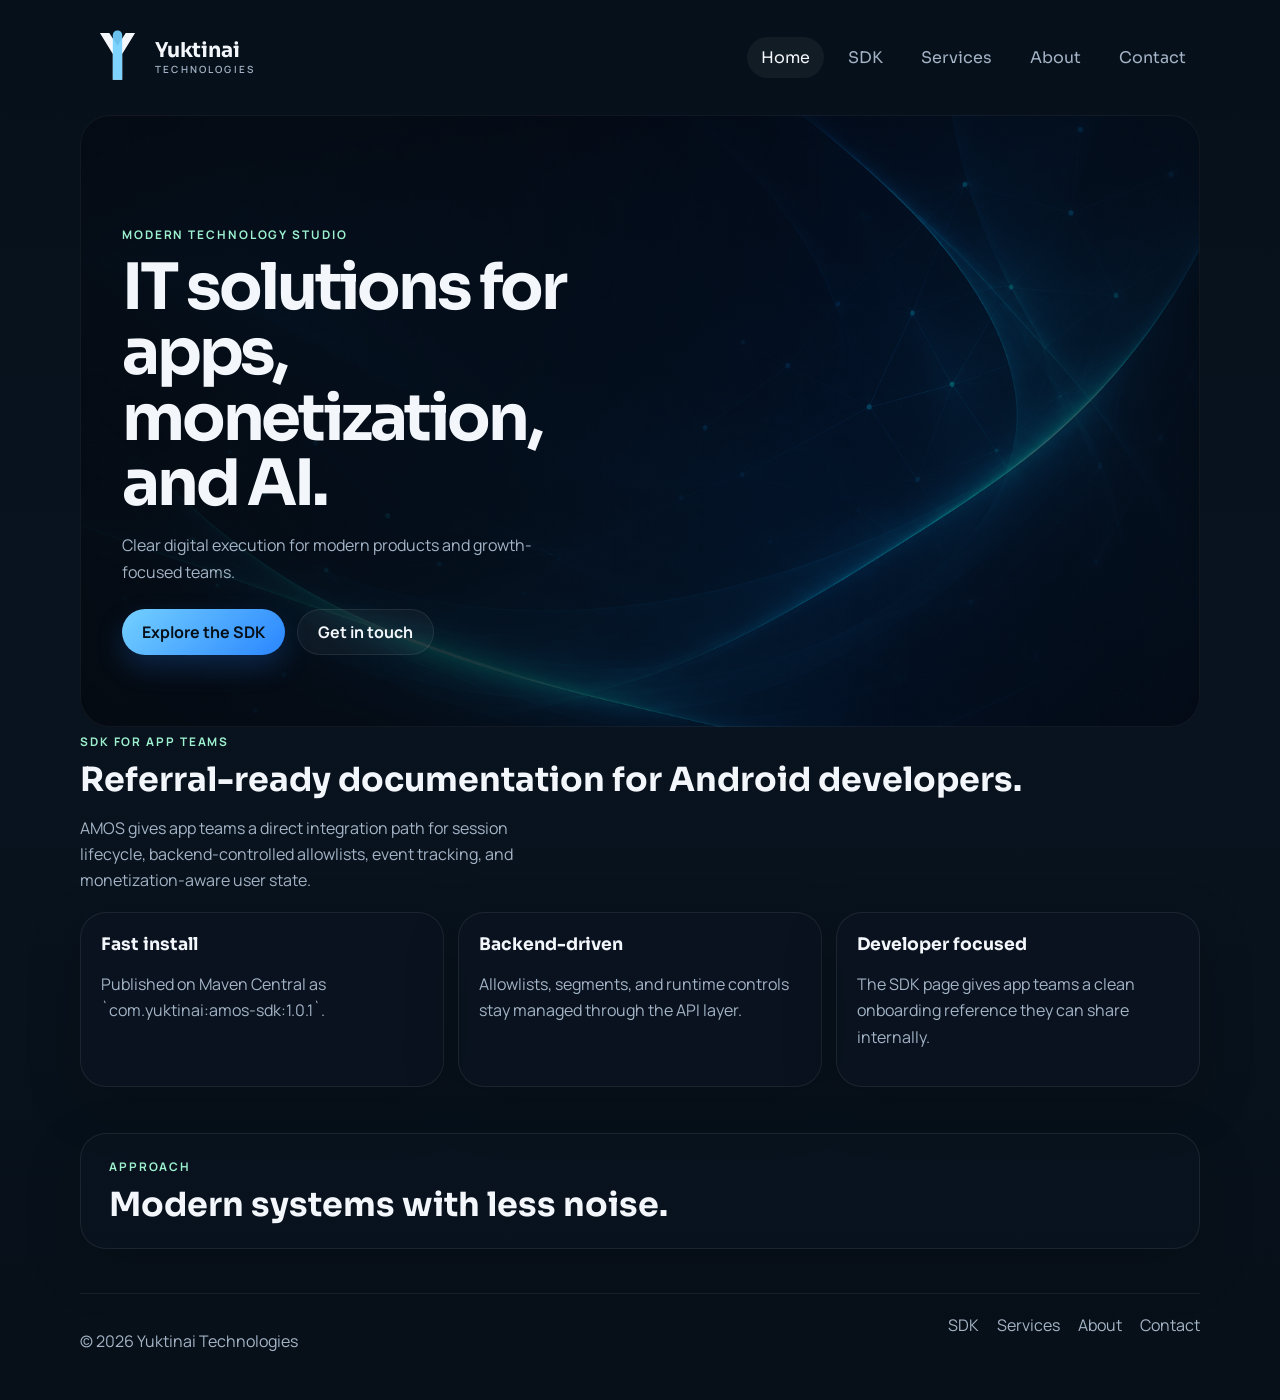
==== index.html @ 67782ed2 "SDK release page updates" ====
<!DOCTYPE html>
<html lang="en">
  <head>
    <meta charset="UTF-8" />
    <meta name="viewport" content="width=device-width, initial-scale=1.0" />
    <title>Yuktinai Technologies</title>
    <meta
      name="description"
      content="Yuktinai Technologies builds modern IT products across apps, monetization, and AI."
    />
    <link rel="preconnect" href="https://fonts.googleapis.com" />
    <link rel="preconnect" href="https://fonts.gstatic.com" crossorigin />
    <link
      href="https://fonts.googleapis.com/css2?family=Manrope:wght@400;500;600;700;800&family=Sora:wght@500;600;700&display=swap"
      rel="stylesheet"
    />
    <link rel="icon" type="image/svg+xml" href="assets/images/logo-mark.svg" />
    <link rel="stylesheet" href="assets/css/styles.css" />
  </head>
  <body>
    <div class="page-noise"></div>
    <div class="site-shell">
      <header class="site-header">
        <a class="brand" href="index.html" aria-label="Yuktinai Technologies home">
          <img src="assets/images/logo-mark.svg" alt="" width="46" height="46" />
          <span>
            <strong>Yuktinai</strong>
            <small>Technologies</small>
          </span>
        </a>
        <button class="nav-toggle" type="button" aria-expanded="false" aria-controls="site-nav">
          Menu
        </button>
        <nav id="site-nav" class="site-nav">
          <a class="active" href="index.html">Home</a>
          <a href="sdk.html">SDK</a>
          <a href="services.html">Services</a>
          <a href="about.html">About</a>
          <a href="contact.html">Contact</a>
        </nav>
      </header>

      <main>
        <section class="hero hero-minimal hero-single">
          <div class="hero-copy">
            <p class="eyebrow">Modern technology studio</p>
            <h1>IT solutions for apps, monetization, and AI.</h1>
            <p class="hero-text">
              Clear digital execution for modern products and growth-focused teams.
            </p>
            <div class="hero-actions">
              <a class="button button-primary" href="sdk.html">Explore the SDK</a>
              <a class="button button-secondary" href="contact.html">Get in touch</a>
            </div>
          </div>
        </section>

        <section class="section compact-section">
          <div class="section-intro">
            <p class="eyebrow">SDK for app teams</p>
            <h2>Referral-ready documentation for Android developers.</h2>
            <p class="hero-text section-copy">
              AMOS gives app teams a direct integration path for session lifecycle, backend-controlled allowlists, event tracking, and monetization-aware user state.
            </p>
          </div>
          <div class="service-tiles">
            <article class="tile">
              <h3>Fast install</h3>
              <p>Published on Maven Central as `com.yuktinai:amos-sdk:1.0.1`.</p>
            </article>
            <article class="tile">
              <h3>Backend-driven</h3>
              <p>Allowlists, segments, and runtime controls stay managed through the API layer.</p>
            </article>
            <article class="tile">
              <h3>Developer focused</h3>
              <p>The SDK page gives app teams a clean onboarding reference they can share internally.</p>
            </article>
          </div>
        </section>

        <section class="section statement-band">
          <div class="statement-card">
            <p class="eyebrow">Approach</p>
            <h2>Modern systems with less noise.</h2>
          </div>
        </section>
      </main>

      <footer class="site-footer">
        <p>&copy; <span id="year"></span> Yuktinai Technologies</p>
        <div>
          <a href="sdk.html">SDK</a>
          <a href="services.html">Services</a>
          <a href="about.html">About</a>
          <a href="contact.html">Contact</a>
        </div>
      </footer>
    </div>

    <script src="assets/js/main.js"></script>
  </body>
</html>
---- assets/css/styles.css ----
:root {
  --bg: #071019;
  --panel: rgba(10, 19, 31, 0.74);
  --panel-strong: rgba(9, 17, 28, 0.9);
  --line: rgba(255, 255, 255, 0.08);
  --text: #f3f7fb;
  --muted: #a4b4c6;
  --brand: #74d0ff;
  --brand-strong: #2a86ff;
  --accent: #9df1cf;
  --shadow: 0 18px 54px rgba(0, 0, 0, 0.22);
  --radius: 26px;
  --container: 1120px;
}

* {
  box-sizing: border-box;
}

html {
  scroll-behavior: smooth;
}

body {
  margin: 0;
  font-family: "Manrope", sans-serif;
  color: var(--text);
  background: linear-gradient(180deg, #06101a 0%, #09131f 45%, #071019 100%);
  min-height: 100vh;
}

.page-noise {
  position: fixed;
  inset: 0;
  pointer-events: none;
  background-image:
    linear-gradient(rgba(255, 255, 255, 0.016) 1px, transparent 1px),
    linear-gradient(90deg, rgba(255, 255, 255, 0.016) 1px, transparent 1px);
  background-size: 56px 56px;
  mask-image: linear-gradient(180deg, rgba(0, 0, 0, 0.3), transparent 90%);
}

a {
  color: inherit;
  text-decoration: none;
}

img {
  display: block;
  max-width: 100%;
}

.site-shell {
  width: min(calc(100% - 40px), var(--container));
  margin: 0 auto;
  position: relative;
  z-index: 1;
}

.site-header,
.hero,
.section,
.page-main,
.site-footer {
  animation: fade-up 0.55s ease both;
}

.site-header {
  display: flex;
  align-items: center;
  justify-content: space-between;
  gap: 20px;
  padding: 20px 0;
}

.brand {
  display: inline-flex;
  align-items: center;
  gap: 0px;
}

.brand img {
  width: 75px;
  height: 75px;
  flex: 0 0 75px;
}

.brand span {
  display: grid;
  gap: 4px;
}

.brand strong,
.site-nav a,
h1,
h2,
h3 {
  font-family: "Sora", sans-serif;
}

.brand strong {
  font-size: 1.28rem;
  line-height: 1;
  font-weight: 700;
  letter-spacing: -0.01em;
}

.brand small {
  color: var(--muted);
  text-transform: uppercase;
  letter-spacing: 0.22em;
  font-size: 0.62rem;
  line-height: 1;
  font-weight: 600;
}

.site-nav {
  display: flex;
  align-items: center;
  gap: 10px;
}

.site-nav a {
  color: var(--muted);
  padding: 10px 14px;
  border-radius: 999px;
  transition: background 0.2s ease, color 0.2s ease;
}

.site-nav a:hover,
.site-nav a.active {
  color: var(--text);
  background: rgba(255, 255, 255, 0.05);
}

.nav-toggle {
  display: none;
  border: 1px solid var(--line);
  background: transparent;
  color: var(--text);
  padding: 10px 14px;
  border-radius: 999px;
  font: inherit;
}

.hero {
  position: relative;
  display: grid;
  grid-template-columns: minmax(0, 1fr) 320px;
  gap: 28px;
  align-items: end;
  min-height: 68vh;
  padding: 28px 0 28px;
  overflow: hidden;
}

.hero::before {
  content: "";
  position: absolute;
  inset: 0;
  background:
    linear-gradient(90deg, rgba(5, 11, 18, 0.94) 0%, rgba(5, 11, 18, 0.8) 38%, rgba(5, 11, 18, 0.48) 68%, rgba(5, 11, 18, 0.72) 100%),
    url("../images/hero-bg.png") center right / cover no-repeat;
  border: 1px solid rgba(255, 255, 255, 0.05);
  border-radius: 30px;
}

.hero > * {
  position: relative;
  z-index: 1;
}

.hero-single {
  grid-template-columns: 1fr;
}

.hero-minimal {
  min-height: 68vh;
}

.hero-copy {
  padding: 44px 0 44px 42px;
  max-width: 760px;
}

.eyebrow,
.mini-label,
.service-index {
  margin: 0 0 12px;
  color: var(--accent);
  text-transform: uppercase;
  letter-spacing: 0.16em;
  font-size: 0.74rem;
  font-weight: 700;
}

.hero-copy h1,
.page-hero h1 {
  margin: 0;
  max-width: 10ch;
  font-size: clamp(2.55rem, 5vw, 4.5rem);
  line-height: 1.02;
  letter-spacing: -0.05em;
}

.hero-text,
.page-hero p,
.tile p,
.service-card p,
.feature-panel p,
.contact-card p,
.site-footer {
  color: var(--muted);
  line-height: 1.65;
}

.section-copy {
  max-width: 44rem;
}

.hero-text {
  max-width: 29rem;
  margin: 16px 0 0;
  font-size: 1rem;
}

.hero-actions {
  display: flex;
  flex-wrap: wrap;
  gap: 12px;
  margin-top: 24px;
}

.button {
  display: inline-flex;
  align-items: center;
  justify-content: center;
  min-height: 46px;
  padding: 0 20px;
  border-radius: 999px;
  font-weight: 700;
  transition: transform 0.2s ease, box-shadow 0.2s ease, background 0.2s ease;
}

.button:hover {
  transform: translateY(-1px);
}

.button-primary {
  background: linear-gradient(135deg, var(--brand), var(--brand-strong));
  color: #071019;
  box-shadow: 0 12px 28px rgba(42, 134, 255, 0.22);
}

.button-secondary {
  border: 1px solid var(--line);
  background: rgba(255, 255, 255, 0.04);
}

.statement-card,
.tile,
.service-card,
.feature-panel,
.contact-card {
  border: 1px solid var(--line);
  background: var(--panel);
  box-shadow: var(--shadow);
  backdrop-filter: blur(14px);
  border-radius: var(--radius);
}

.section,
.page-main {
  padding-bottom: 44px;
}

.compact-section {
  padding-top: 6px;
}

.section-intro {
  margin-bottom: 18px;
}

.section-intro h2,
.statement-card h2,
.service-card h2,
.feature-panel h2,
.contact-card h2 {
  margin: 0;
  font-size: clamp(1.45rem, 2.6vw, 2.15rem);
  line-height: 1.1;
}

.service-tiles,
.service-stack-grid,
.split-feature,
.contact-simple {
  display: grid;
  gap: 14px;
}

.service-tiles {
  grid-template-columns: repeat(3, minmax(0, 1fr));
}

.tile,
.service-card,
.feature-panel,
.contact-card {
  padding: 20px;
}

.tile h3 {
  margin: 0 0 8px;
  font-size: 1.08rem;
}

.statement-band {
  padding-top: 2px;
}

.statement-card {
  padding: 24px 28px;
}

.page-hero {
  padding: 20px 0 18px;
}

.page-hero.narrow {
  max-width: 700px;
}

.page-hero h1 {
  max-width: 13ch;
  margin-bottom: 10px;
  font-size: clamp(2rem, 4vw, 3.4rem);
}

.service-stack-grid {
  grid-template-columns: repeat(2, minmax(0, 1fr));
}

.service-card {
  min-height: 180px;
}

.service-card-highlight {
  background:
    radial-gradient(circle at top right, rgba(116, 208, 255, 0.2), transparent 38%),
    var(--panel);
}

.text-link {
  display: inline-flex;
  align-items: center;
  gap: 8px;
  margin-top: 14px;
  color: var(--brand);
  font-weight: 700;
}

.sdk-hero {
  display: grid;
  grid-template-columns: minmax(0, 1.4fr) minmax(260px, 0.8fr);
  gap: 16px;
  align-items: stretch;
}

.sdk-summary,
.sdk-code,
.sdk-checklist,
.sdk-metric-card,
.sdk-link-card {
  border: 1px solid var(--line);
  background: var(--panel);
  box-shadow: var(--shadow);
  backdrop-filter: blur(14px);
  border-radius: var(--radius);
}

.sdk-summary,
.sdk-code,
.sdk-checklist,
.sdk-link-card {
  padding: 22px;
}

.sdk-metrics,
.sdk-grid,
.sdk-links {
  display: grid;
  gap: 14px;
}

.sdk-metrics {
  grid-template-columns: repeat(3, minmax(0, 1fr));
}

.sdk-metric-card {
  padding: 18px 20px;
}

.sdk-metric-card strong {
  display: block;
  margin-bottom: 6px;
  font-family: "Sora", sans-serif;
  font-size: 1.1rem;
}

.sdk-grid {
  grid-template-columns: repeat(2, minmax(0, 1fr));
}

.sdk-summary ul,
.sdk-checklist ol,
.sdk-link-card ul {
  margin: 0;
  padding-left: 20px;
  color: var(--muted);
  line-height: 1.7;
}

.sdk-summary li + li,
.sdk-checklist li + li,
.sdk-link-card li + li {
  margin-top: 8px;
}

.sdk-code pre {
  margin: 12px 0 0;
  padding: 18px;
  border-radius: 20px;
  overflow-x: auto;
  background: rgba(3, 8, 14, 0.82);
  color: #dff4ff;
  border: 1px solid rgba(255, 255, 255, 0.06);
  font-family: "SFMono-Regular", Consolas, "Liberation Mono", Menlo, monospace;
  font-size: 0.92rem;
  line-height: 1.6;
}

.sdk-code p,
.sdk-summary p,
.sdk-link-card p {
  color: var(--muted);
}

.sdk-inline-links {
  display: flex;
  flex-wrap: wrap;
  gap: 10px;
  margin-top: 16px;
}

.sdk-badge {
  display: inline-flex;
  align-items: center;
  min-height: 34px;
  padding: 0 12px;
  border-radius: 999px;
  border: 1px solid var(--line);
  background: rgba(255, 255, 255, 0.03);
  color: var(--text);
  font-weight: 700;
  font-size: 0.84rem;
}

.sdk-link-card a {
  color: var(--brand);
}

.split-feature,
.contact-simple,
.contact-layout-simple {
  grid-template-columns: repeat(2, minmax(0, 1fr));
}

.contact-layout-simple {
  display: grid;
  gap: 14px;
}

.contact-form-simple {
  display: grid;
  gap: 12px;
}

.contact-form-simple label {
  color: var(--text);
  font-weight: 600;
}

.contact-form-simple textarea {
  width: 100%;
  min-height: 180px;
  padding: 16px;
  border: 1px solid var(--line);
  border-radius: 18px;
  background: rgba(255, 255, 255, 0.04);
  color: var(--text);
  font: inherit;
  resize: vertical;
}

.contact-form-simple textarea::placeholder {
  color: var(--muted);
}

.legal-main {
  padding-top: 24px;
  padding-bottom: 48px;
}

.legal-hero {
  padding-bottom: 14px;
}

.legal-card {
  max-width: 860px;
  border: 1px solid var(--line);
  background: var(--panel);
  box-shadow: var(--shadow);
  backdrop-filter: blur(14px);
  border-radius: var(--radius);
  padding: 28px;
}

.legal-card h2 {
  margin: 0 0 10px;
  font-size: 1.1rem;
}

.legal-card p {
  margin: 0 0 20px;
  color: var(--muted);
  line-height: 1.7;
}

.legal-card a {
  color: var(--brand);
}

.site-footer {
  display: flex;
  justify-content: space-between;
  gap: 20px;
  padding: 18px 0 30px;
  border-top: 1px solid rgba(255, 255, 255, 0.07);
}

.site-footer div {
  display: flex;
  gap: 18px;
  flex-wrap: wrap;
}

@keyframes fade-up {
  from {
    opacity: 0;
    transform: translateY(12px);
  }

  to {
    opacity: 1;
    transform: translateY(0);
  }
}

@media (max-width: 980px) {
  .service-tiles,
  .service-stack-grid,
  .split-feature,
  .contact-simple,
  .contact-layout-simple,
  .sdk-grid,
  .sdk-hero,
  .sdk-metrics {
    grid-template-columns: 1fr;
  }

  .hero {
    min-height: auto;
  }

  .hero::before {
    background:
      linear-gradient(180deg, rgba(5, 11, 18, 0.9) 0%, rgba(5, 11, 18, 0.76) 48%, rgba(5, 11, 18, 0.9) 100%),
      url("../images/hero-bg.png") center / cover no-repeat;
  }

  .hero-copy {
    padding: 34px 26px;
  }

  .site-footer {
    flex-direction: column;
    align-items: flex-start;
  }
}

@media (max-width: 720px) {
  .site-shell {
    width: min(calc(100% - 20px), var(--container));
  }

  .site-header {
    flex-wrap: wrap;
    padding: 16px 0;
  }

  .nav-toggle {
    display: inline-flex;
  }

  .site-nav {
    display: none;
    width: 100%;
    flex-direction: column;
    align-items: stretch;
    padding-top: 8px;
  }

  .site-nav.is-open {
    display: flex;
  }

  .site-nav a {
    background: rgba(255, 255, 255, 0.03);
  }

  .hero-copy h1,
  .page-hero h1 {
    font-size: clamp(2.2rem, 10vw, 3.2rem);
  }

  .hero-text {
    max-width: 100%;
  }

  .brand img {
    width: 40px;
    height: 40px;
    flex-basis: 40px;
  }

  .brand strong {
    font-size: 1.1rem;
  }

  .brand small {
    font-size: 0.56rem;
  }
}
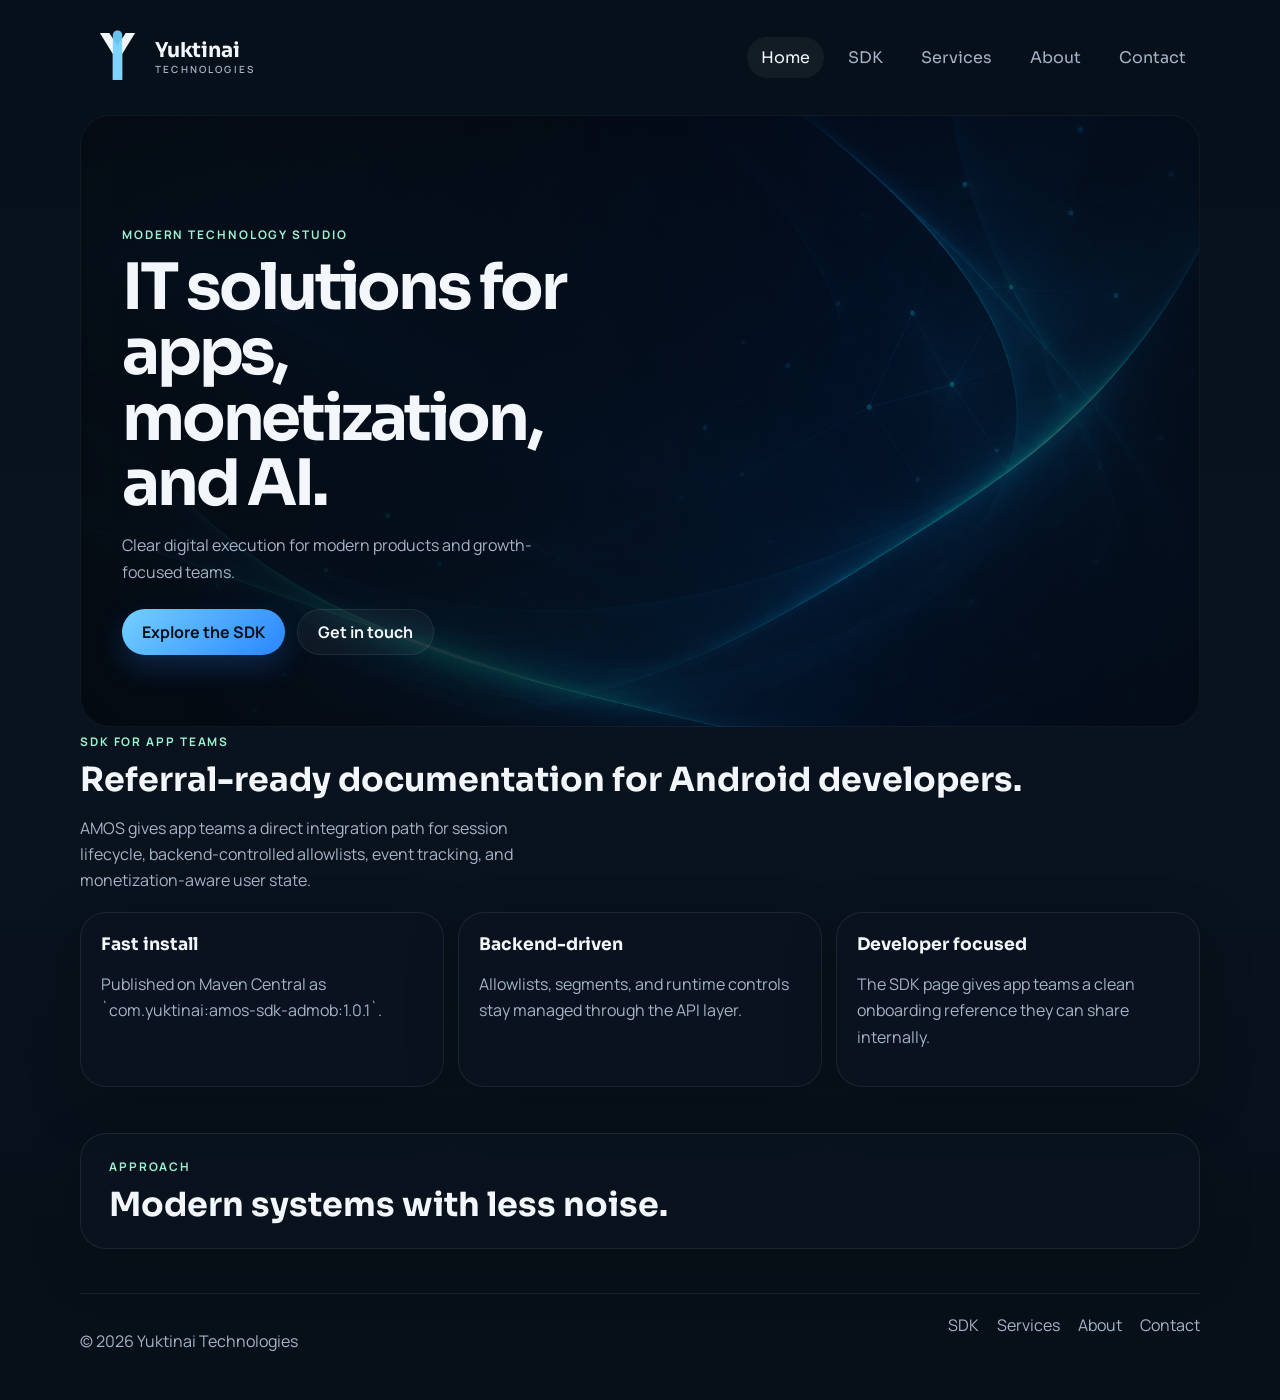
==== commit c046baad: "sdk updates" ====
--- a/index.html
+++ b/index.html
@@ -66,7 +66,7 @@
           <div class="service-tiles">
             <article class="tile">
               <h3>Fast install</h3>
-              <p>Published on Maven Central as `com.yuktinai:amos-sdk:1.0.1`.</p>
+              <p>Published on Maven Central as `com.yuktinai:amos-sdk-admob:1.0.1`.</p>
             </article>
             <article class="tile">
               <h3>Backend-driven</h3>
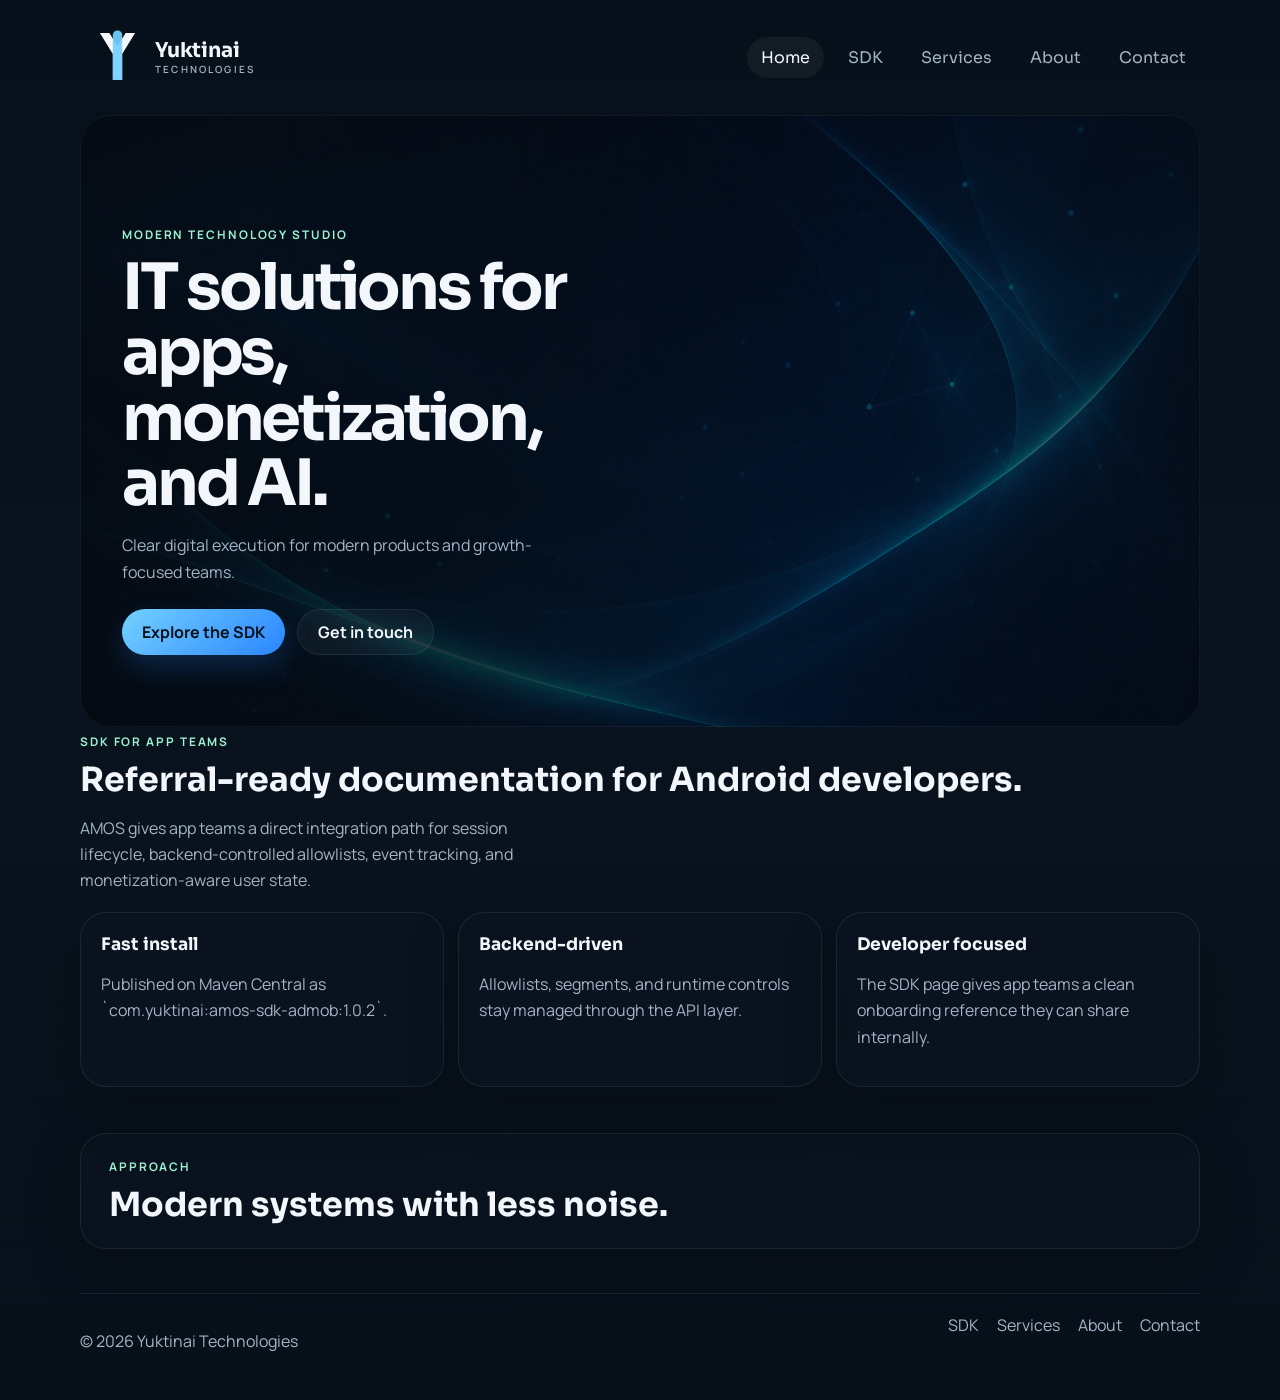
==== commit 45ae2f37: "version update" ====
--- a/index.html
+++ b/index.html
@@ -66,7 +66,7 @@
           <div class="service-tiles">
             <article class="tile">
               <h3>Fast install</h3>
-              <p>Published on Maven Central as `com.yuktinai:amos-sdk-admob:1.0.1`.</p>
+              <p>Published on Maven Central as `com.yuktinai:amos-sdk-admob:1.0.2`.</p>
             </article>
             <article class="tile">
               <h3>Backend-driven</h3>
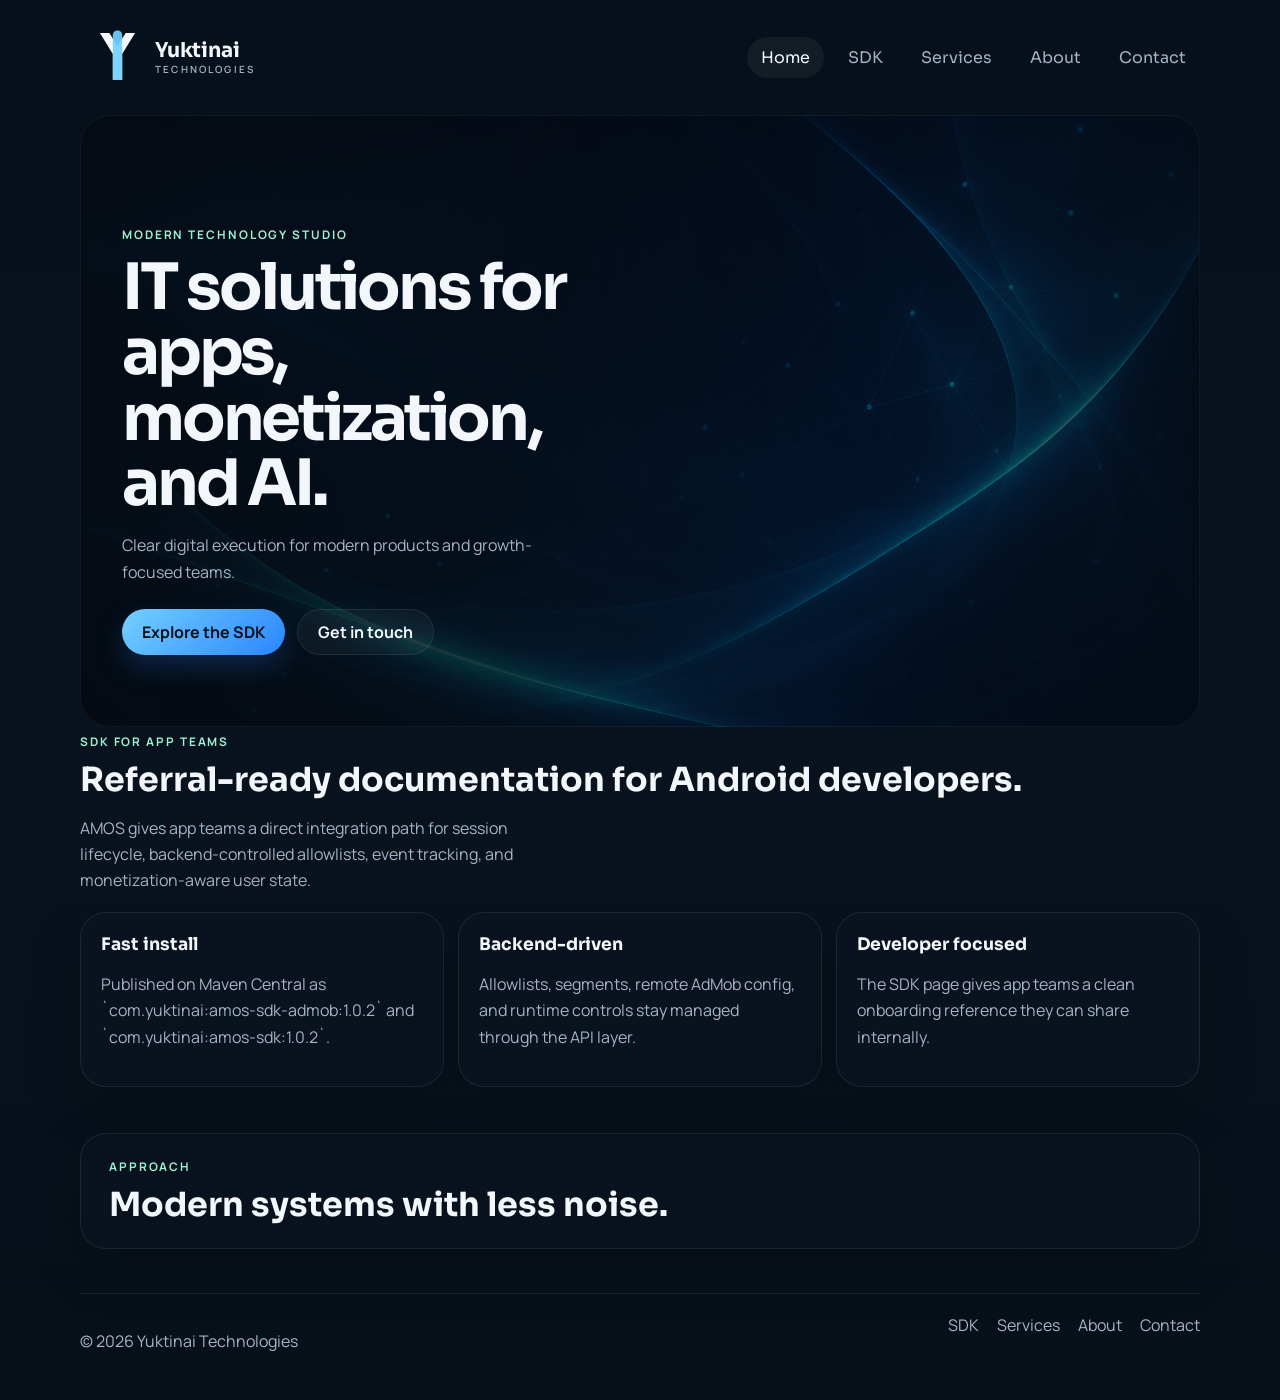
==== commit cac8bedc: "doc updates for reote config" ====
--- a/index.html
+++ b/index.html
@@ -66,11 +66,11 @@
           <div class="service-tiles">
             <article class="tile">
               <h3>Fast install</h3>
-              <p>Published on Maven Central as `com.yuktinai:amos-sdk-admob:1.0.2`.</p>
+              <p>Published on Maven Central as `com.yuktinai:amos-sdk-admob:1.0.2` and `com.yuktinai:amos-sdk:1.0.2`.</p>
             </article>
             <article class="tile">
               <h3>Backend-driven</h3>
-              <p>Allowlists, segments, and runtime controls stay managed through the API layer.</p>
+              <p>Allowlists, segments, remote AdMob config, and runtime controls stay managed through the API layer.</p>
             </article>
             <article class="tile">
               <h3>Developer focused</h3>
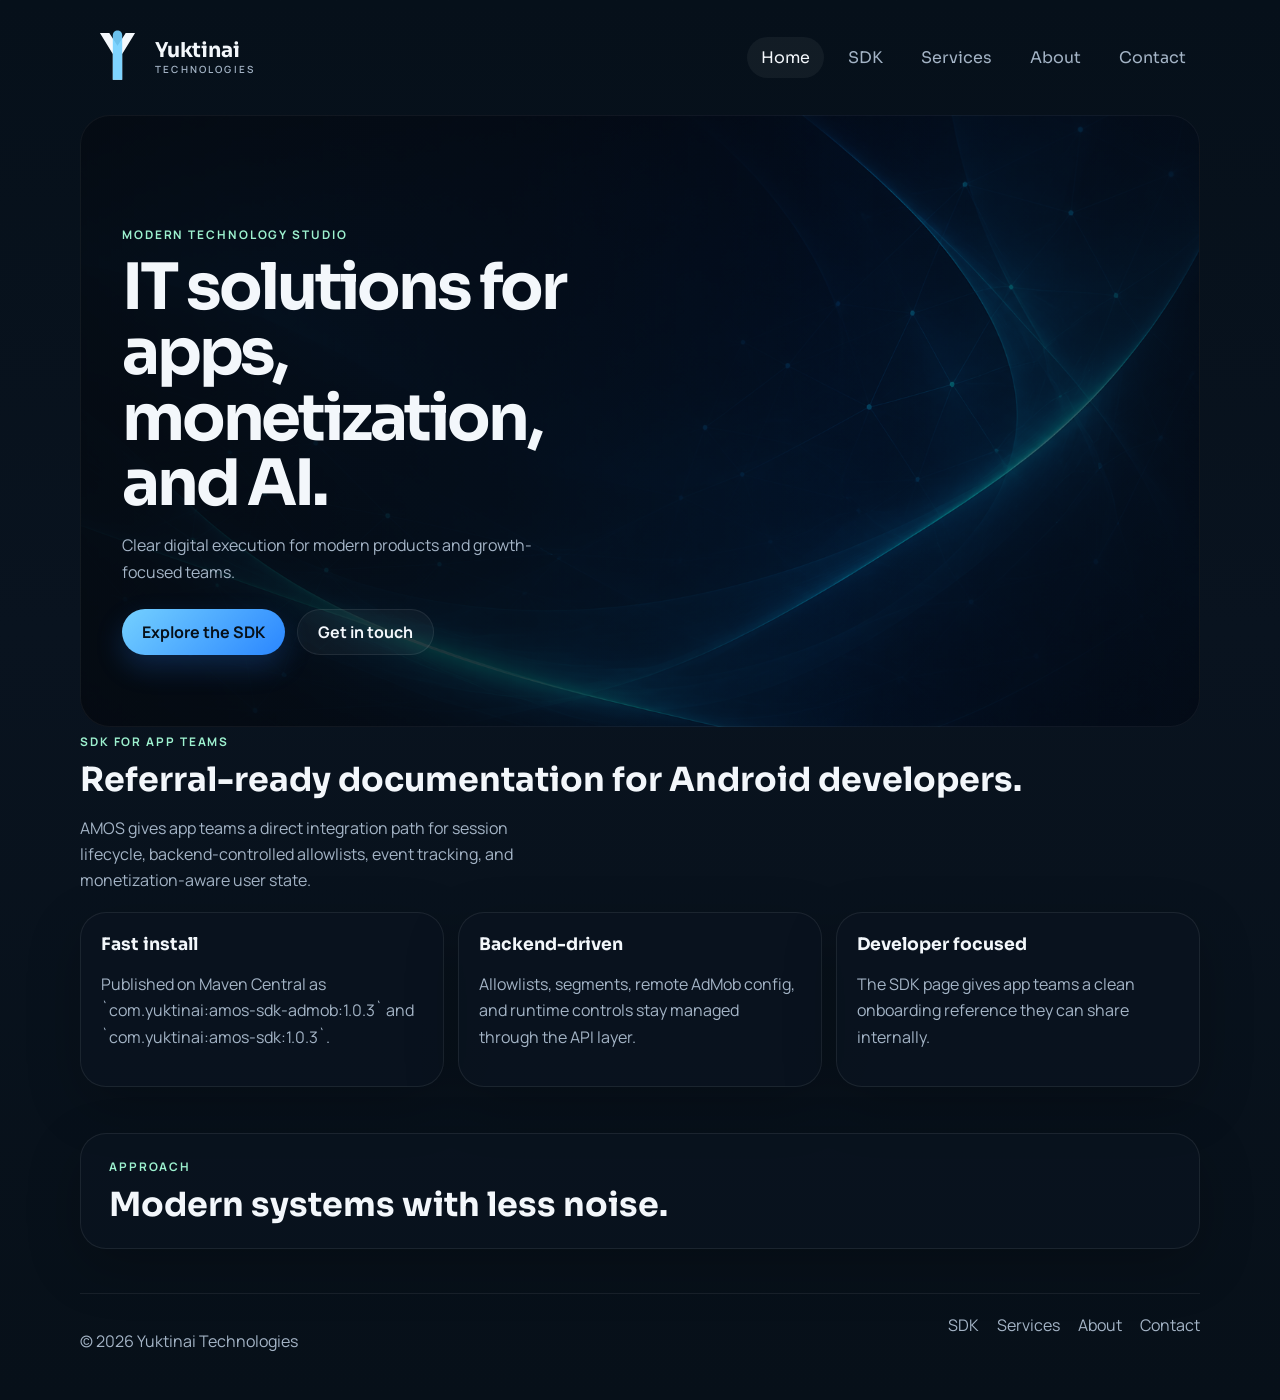
==== commit 7e32df3a: "doc updates for reote config" ====
--- a/index.html
+++ b/index.html
@@ -66,7 +66,7 @@
           <div class="service-tiles">
             <article class="tile">
               <h3>Fast install</h3>
-              <p>Published on Maven Central as `com.yuktinai:amos-sdk-admob:1.0.2` and `com.yuktinai:amos-sdk:1.0.2`.</p>
+              <p>Published on Maven Central as `com.yuktinai:amos-sdk-admob:1.0.3` and `com.yuktinai:amos-sdk:1.0.3`.</p>
             </article>
             <article class="tile">
               <h3>Backend-driven</h3>
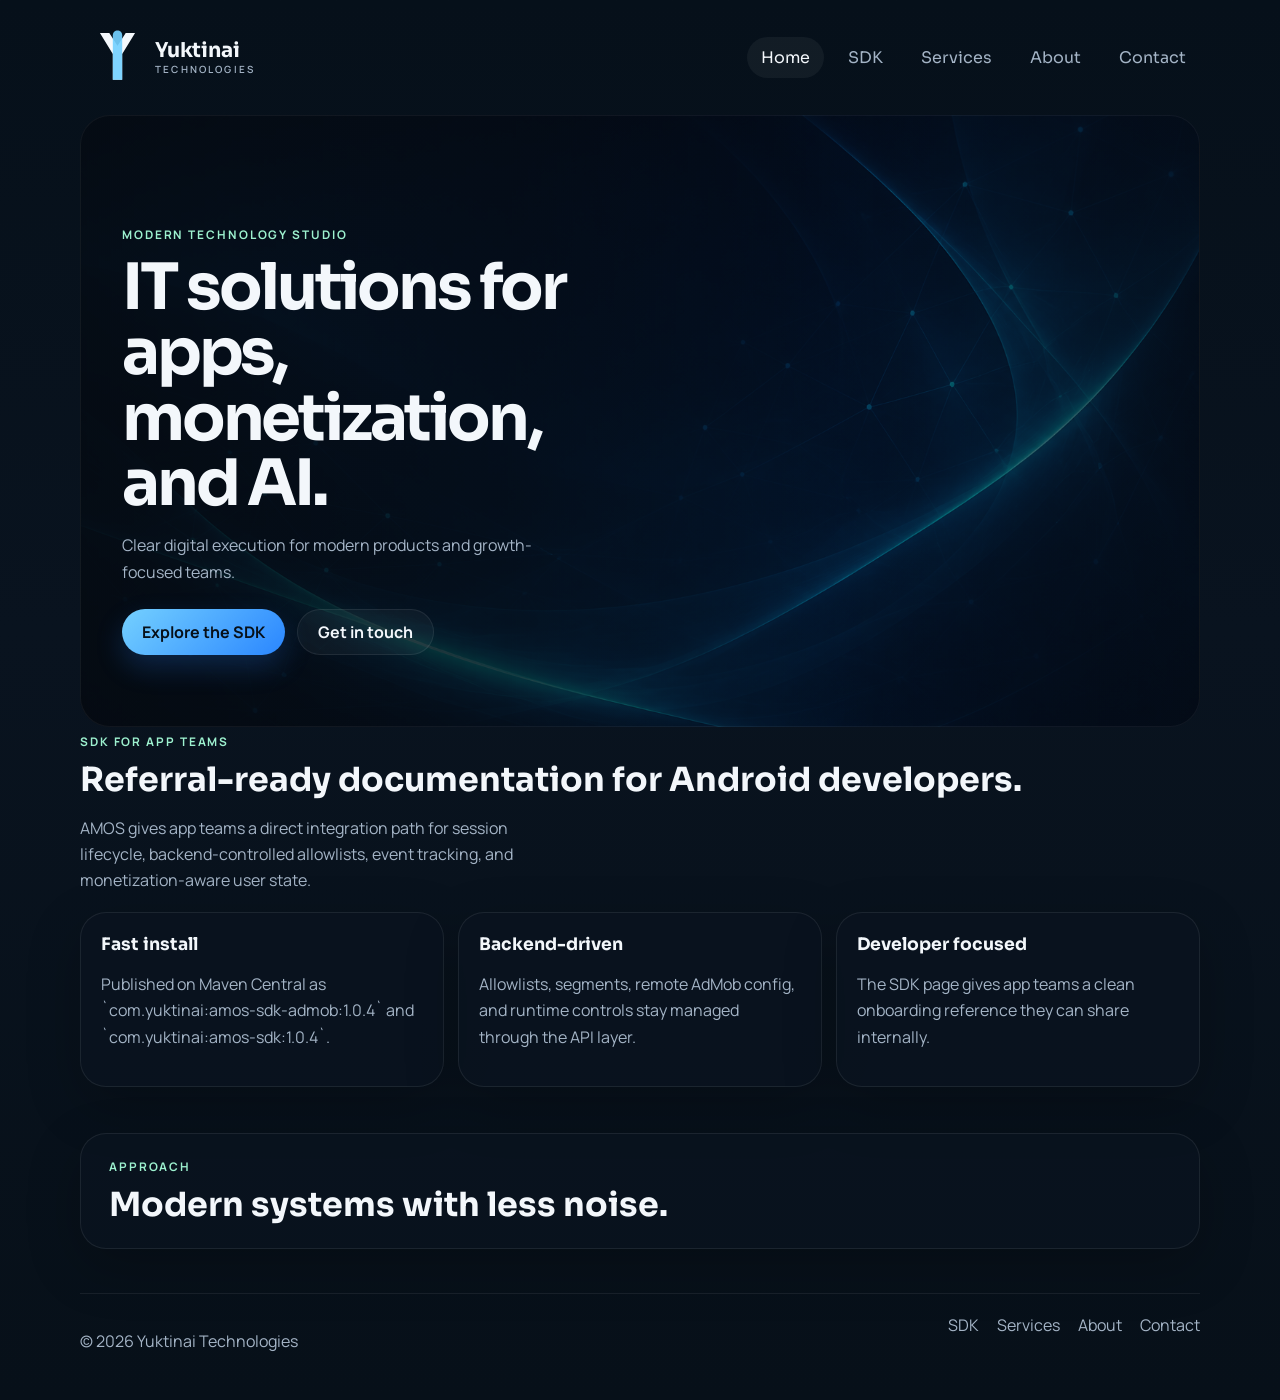
==== commit fa8c512c: "sdk version updates" ====
--- a/index.html
+++ b/index.html
@@ -66,7 +66,7 @@
           <div class="service-tiles">
             <article class="tile">
               <h3>Fast install</h3>
-              <p>Published on Maven Central as `com.yuktinai:amos-sdk-admob:1.0.3` and `com.yuktinai:amos-sdk:1.0.3`.</p>
+              <p>Published on Maven Central as `com.yuktinai:amos-sdk-admob:1.0.4` and `com.yuktinai:amos-sdk:1.0.4`.</p>
             </article>
             <article class="tile">
               <h3>Backend-driven</h3>
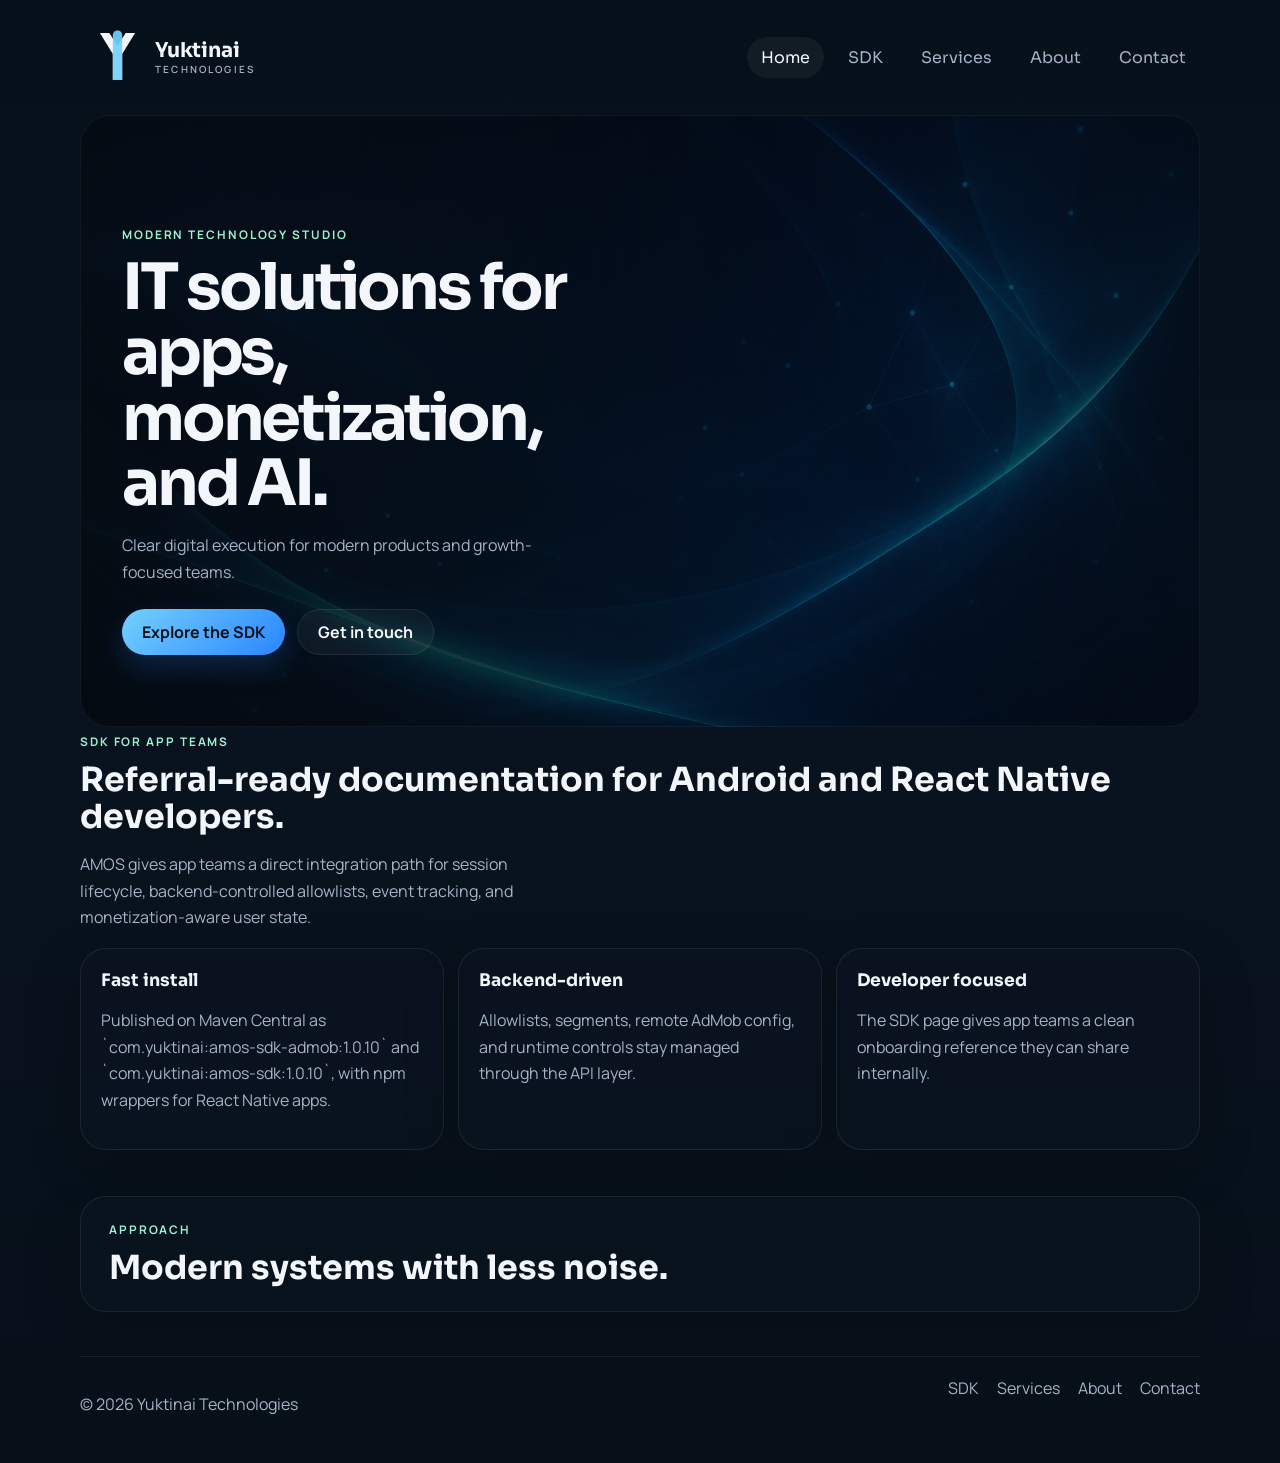
==== commit 35ae856b: "sdk page updates for integration" ====
--- a/index.html
+++ b/index.html
@@ -58,7 +58,7 @@
         <section class="section compact-section">
           <div class="section-intro">
             <p class="eyebrow">SDK for app teams</p>
-            <h2>Referral-ready documentation for Android developers.</h2>
+            <h2>Referral-ready documentation for Android and React Native developers.</h2>
             <p class="hero-text section-copy">
               AMOS gives app teams a direct integration path for session lifecycle, backend-controlled allowlists, event tracking, and monetization-aware user state.
             </p>
@@ -66,7 +66,7 @@
           <div class="service-tiles">
             <article class="tile">
               <h3>Fast install</h3>
-              <p>Published on Maven Central as `com.yuktinai:amos-sdk-admob:1.0.4` and `com.yuktinai:amos-sdk:1.0.4`.</p>
+              <p>Published on Maven Central as `com.yuktinai:amos-sdk-admob:1.0.10` and `com.yuktinai:amos-sdk:1.0.10`, with npm wrappers for React Native apps.</p>
             </article>
             <article class="tile">
               <h3>Backend-driven</h3>
--- a/assets/css/styles.css
+++ b/assets/css/styles.css
@@ -389,13 +389,163 @@
 
 .sdk-metrics,
 .sdk-grid,
-.sdk-links {
+.sdk-links,
+.sdk-choice-grid {
   display: grid;
   gap: 14px;
 }
 
 .sdk-metrics {
+  grid-template-columns: repeat(auto-fit, minmax(220px, 1fr));
+}
+
+.sdk-choice-grid {
   grid-template-columns: repeat(3, minmax(0, 1fr));
+}
+
+.sdk-connect-panel {
+  border: 1px solid var(--line);
+  background:
+    radial-gradient(circle at top left, rgba(116, 208, 255, 0.12), transparent 34%),
+    var(--panel-strong);
+  box-shadow: var(--shadow);
+  backdrop-filter: blur(14px);
+  border-radius: 30px;
+  overflow: hidden;
+}
+
+.sdk-connect-header {
+  display: flex;
+  justify-content: space-between;
+  gap: 18px;
+  align-items: flex-start;
+  padding: 26px;
+  border-bottom: 1px solid var(--line);
+}
+
+.sdk-connect-header h2 {
+  margin: 0;
+  font-size: clamp(1.45rem, 3vw, 2.2rem);
+}
+
+.sdk-mode-tabs {
+  display: grid;
+  grid-template-columns: repeat(auto-fit, minmax(190px, 1fr));
+  border-bottom: 1px solid var(--line);
+}
+
+.sdk-mode-tab {
+  display: grid;
+  gap: 6px;
+  min-height: 104px;
+  padding: 22px;
+  border: 0;
+  border-right: 1px solid var(--line);
+  background: rgba(255, 255, 255, 0.02);
+  color: var(--muted);
+  cursor: pointer;
+  font: inherit;
+  text-align: center;
+  transition: background 0.2s ease, color 0.2s ease, box-shadow 0.2s ease;
+}
+
+.sdk-mode-tab:last-child {
+  border-right: 0;
+}
+
+.sdk-mode-tab span {
+  color: var(--text);
+  font-family: "Sora", sans-serif;
+  font-size: 1.05rem;
+  font-weight: 700;
+}
+
+.sdk-mode-tab small {
+  color: var(--muted);
+  font-size: 0.9rem;
+  font-weight: 700;
+}
+
+.sdk-mode-tab:hover,
+.sdk-mode-tab.is-active {
+  background:
+    linear-gradient(135deg, rgba(116, 208, 255, 0.12), rgba(157, 241, 207, 0.07)),
+    rgba(255, 255, 255, 0.04);
+}
+
+.sdk-mode-tab.is-active {
+  box-shadow: inset 0 -2px 0 var(--brand);
+}
+
+.sdk-tab-panel {
+  display: none;
+  padding: 28px;
+}
+
+.sdk-tab-panel.is-active {
+  display: block;
+}
+
+.sdk-step-layout {
+  display: grid;
+  grid-template-columns: minmax(240px, 0.6fr) minmax(0, 1fr);
+  gap: 24px;
+}
+
+.sdk-step-list {
+  color: var(--muted);
+}
+
+.sdk-step-list h3 {
+  margin: 0 0 20px;
+  color: var(--text);
+}
+
+.sdk-step-list ol {
+  display: grid;
+  gap: 18px;
+  margin: 0;
+  padding: 0;
+  list-style: none;
+  counter-reset: sdk-step;
+}
+
+.sdk-step-list li {
+  position: relative;
+  padding-left: 54px;
+  counter-increment: sdk-step;
+}
+
+.sdk-step-list li::before {
+  content: counter(sdk-step);
+  position: absolute;
+  left: 0;
+  top: 2px;
+  display: grid;
+  place-items: center;
+  width: 34px;
+  height: 34px;
+  border: 1px solid var(--line);
+  border-radius: 10px;
+  color: var(--text);
+  background: rgba(255, 255, 255, 0.04);
+  font-weight: 800;
+}
+
+.sdk-step-list strong {
+  display: block;
+  color: var(--text);
+  margin-bottom: 5px;
+}
+
+.sdk-step-list span {
+  display: block;
+  line-height: 1.55;
+}
+
+.sdk-code-stack {
+  display: grid;
+  gap: 14px;
 }
 
 .sdk-metric-card {
@@ -576,8 +726,24 @@
   .contact-layout-simple,
   .sdk-grid,
   .sdk-hero,
-  .sdk-metrics {
+  .sdk-metrics,
+  .sdk-choice-grid,
+  .sdk-mode-tabs,
+  .sdk-step-layout {
     grid-template-columns: 1fr;
+  }
+
+  .sdk-connect-header {
+    flex-direction: column;
+  }
+
+  .sdk-mode-tab {
+    border-right: 0;
+    border-bottom: 1px solid var(--line);
+  }
+
+  .sdk-mode-tab:last-child {
+    border-bottom: 0;
   }
 
   .hero {
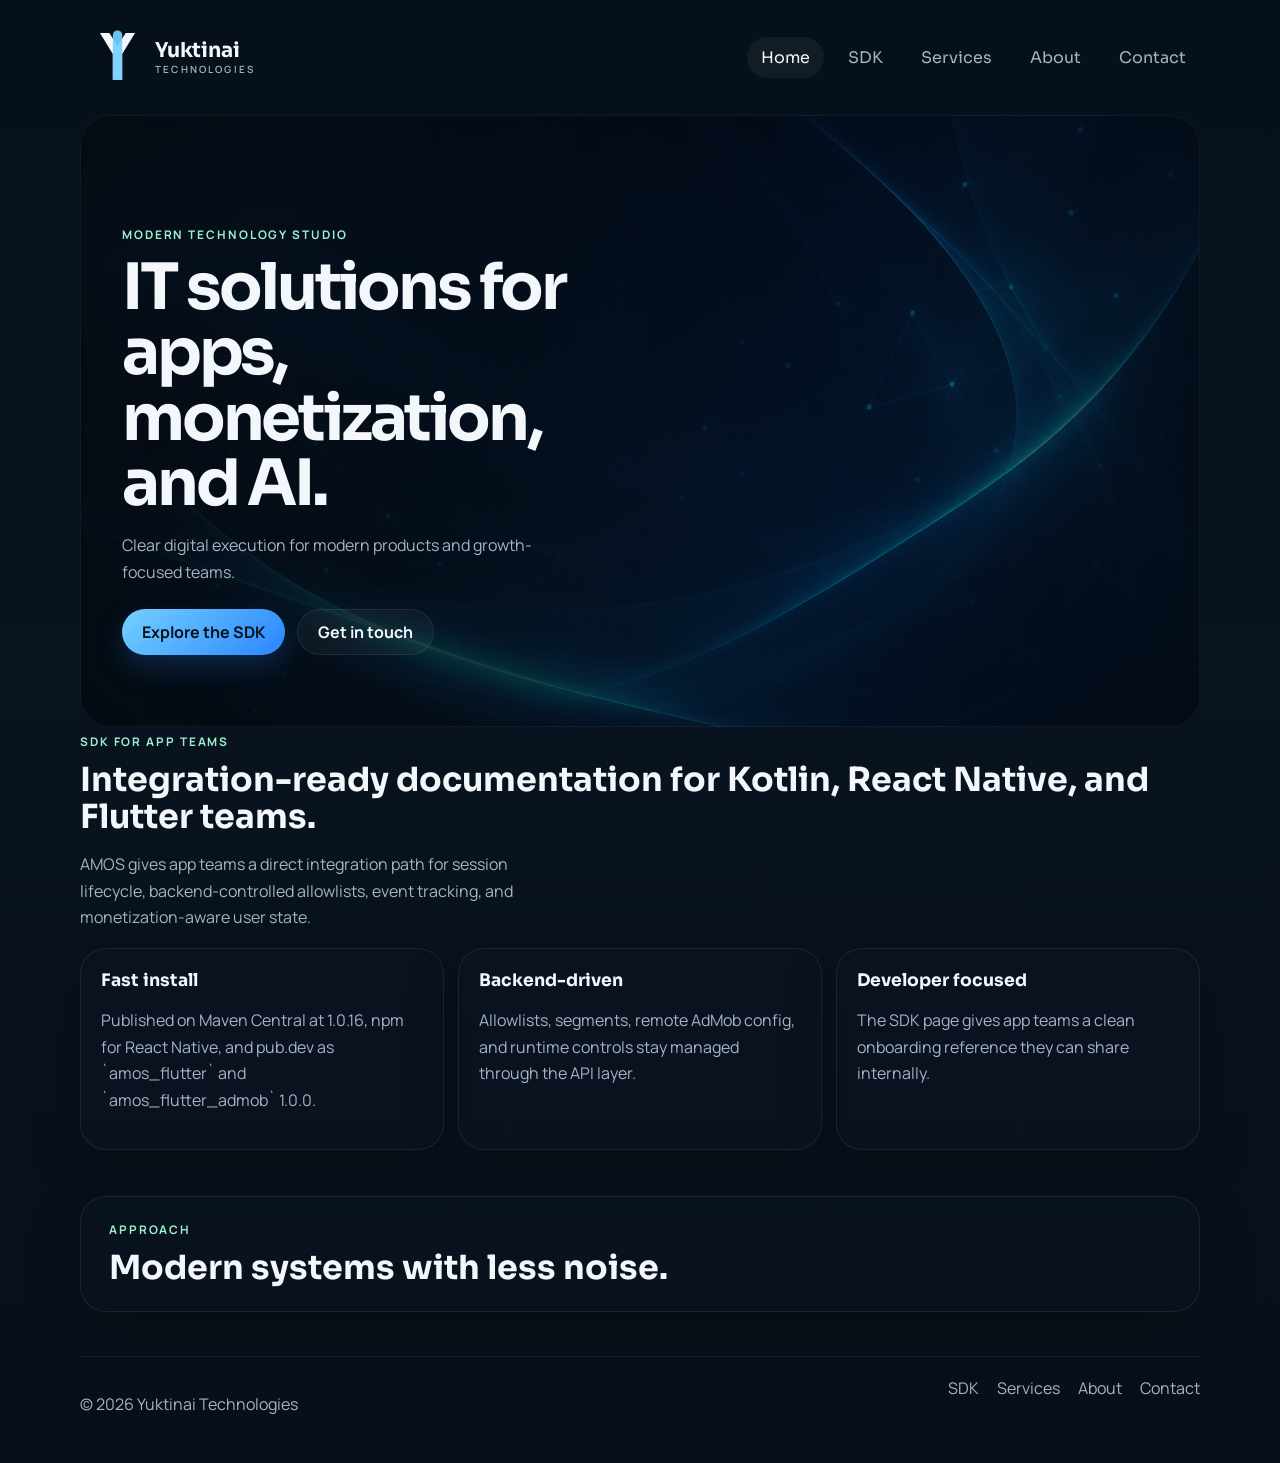
==== commit 5fc625f7: "Flutter updates" ====
--- a/index.html
+++ b/index.html
@@ -58,7 +58,7 @@
         <section class="section compact-section">
           <div class="section-intro">
             <p class="eyebrow">SDK for app teams</p>
-            <h2>Referral-ready documentation for Android and React Native developers.</h2>
+            <h2>Integration-ready documentation for Kotlin, React Native, and Flutter teams.</h2>
             <p class="hero-text section-copy">
               AMOS gives app teams a direct integration path for session lifecycle, backend-controlled allowlists, event tracking, and monetization-aware user state.
             </p>
@@ -66,7 +66,7 @@
           <div class="service-tiles">
             <article class="tile">
               <h3>Fast install</h3>
-              <p>Published on Maven Central as `com.yuktinai:amos-sdk-admob:1.0.10` and `com.yuktinai:amos-sdk:1.0.10`, with npm wrappers for React Native apps.</p>
+              <p>Published on Maven Central at 1.0.16, npm for React Native, and pub.dev as `amos_flutter` and `amos_flutter_admob` 1.0.0.</p>
             </article>
             <article class="tile">
               <h3>Backend-driven</h3>
